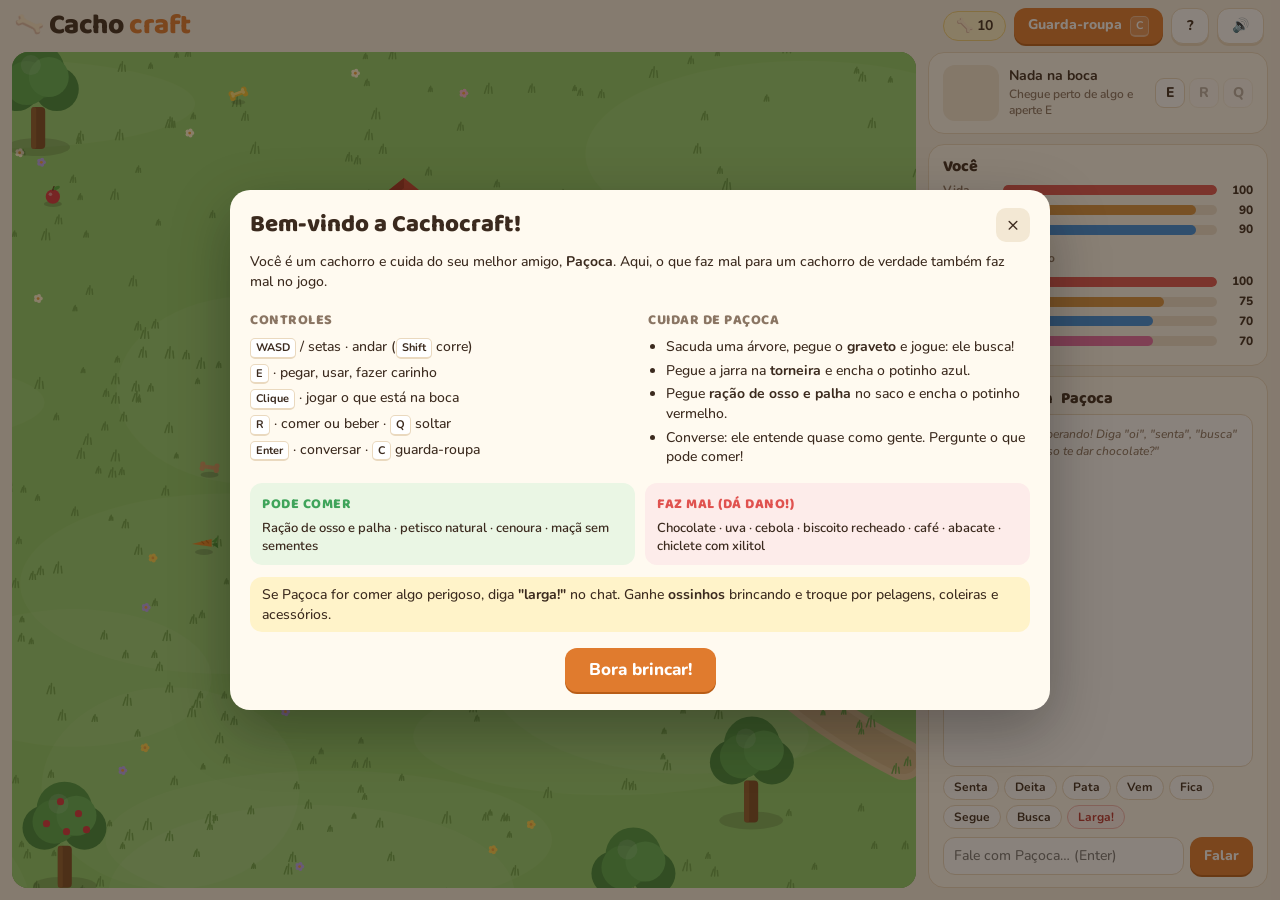
==== index.html @ 1420b1d2 "Cria o jogo Cachocraft Jogo de navegador (HTML5 canvas, sem dependências) em que o jogador é um cach" ====
<!doctype html>
<html lang="pt-BR">
<head>
  <meta charset="utf-8">
  <meta name="viewport" content="width=device-width, initial-scale=1">
  <title>Cachocraft</title>
  <meta name="description" content="Cachocraft: o jogo para quem é apaixonado por cachorro.">
  <link rel="preconnect" href="https://fonts.googleapis.com">
  <link rel="preconnect" href="https://fonts.gstatic.com" crossorigin>
  <link href="https://fonts.googleapis.com/css2?family=Baloo+2:wght@600;800&family=Nunito:wght@500;600;700;800&display=swap" rel="stylesheet">
  <link rel="stylesheet" href="css/style.css">
  <link rel="icon" href="data:image/svg+xml,<svg xmlns='http://www.w3.org/2000/svg' viewBox='0 0 100 100'><text y='.9em' font-size='90'>🐶</text></svg>">
</head>
<body>
  <div id="app">
    <header class="topbar">
      <h1 class="logo"><span class="logo-bone">🦴</span>Cacho<span>craft</span></h1>
      <div class="top-actions">
        <div class="coins" title="Ossinhos (moeda do jogo)">🦴 <b id="coins">0</b></div>
        <button id="btnWardrobe" class="btn">Guarda-roupa <kbd>C</kbd></button>
        <button id="btnHelp" class="btn ghost" title="Como jogar">?</button>
        <button id="btnMute" class="btn ghost">🔊</button>
      </div>
    </header>

    <main>
      <div id="stage">
        <canvas id="game" aria-label="Mundo de Cachocraft"></canvas>
        <div id="toasts" aria-live="polite"></div>
      </div>

      <aside id="panel">
        <section class="card held">
          <canvas id="heldIcon" width="56" height="56"></canvas>
          <div class="held-info">
            <b id="heldName">Nada na boca</b>
            <small id="heldHint">Chegue perto de algo e aperte E</small>
          </div>
          <div class="held-btns">
            <button id="btnInteract" class="mini" title="Pegar / usar (E)">E</button>
            <button id="btnEat" class="mini" title="Comer / beber (R)" disabled>R</button>
            <button id="btnDrop" class="mini" title="Soltar (Q)" disabled>Q</button>
          </div>
        </section>

        <section class="card stats">
          <h2>Você</h2>
          <div class="bar hp" data-bar="p-hp"><label>Vida</label><div><i></i></div><span>100</span></div>
          <div class="bar food" data-bar="p-hunger"><label>Fome</label><div><i></i></div><span>100</span></div>
          <div class="bar water" data-bar="p-thirst"><label>Sede</label><div><i></i></div><span>100</span></div>
          <h2><span data-dogname>Paçoca</span> <small id="dogMood">tranquilo</small></h2>
          <div class="bar hp" data-bar="d-health"><label>Saúde</label><div><i></i></div><span>100</span></div>
          <div class="bar food" data-bar="d-hunger"><label>Fome</label><div><i></i></div><span>100</span></div>
          <div class="bar water" data-bar="d-thirst"><label>Sede</label><div><i></i></div><span>100</span></div>
          <div class="bar joy" data-bar="d-happy"><label>Alegria</label><div><i></i></div><span>100</span></div>
        </section>

        <section class="card chat">
          <h2>Conversar com <span data-dogname>Paçoca</span></h2>
          <div id="chatLog"></div>
          <div class="quick">
            <button data-say="Senta!">Senta</button>
            <button data-say="Deita!">Deita</button>
            <button data-say="Dá a pata!">Pata</button>
            <button data-say="Vem aqui!">Vem</button>
            <button data-say="Fica!">Fica</button>
            <button data-say="Me segue!">Segue</button>
            <button data-say="Busca o graveto!">Busca</button>
            <button data-say="Larga!" class="stop">Larga!</button>
          </div>
          <form id="chatForm" autocomplete="off">
            <input id="chatInput" maxlength="140" placeholder="Fale com Paçoca… (Enter)">
            <button class="btn">Falar</button>
          </form>
        </section>
      </aside>
    </main>
  </div>

  <div class="modal" id="wardrobe" hidden>
    <div class="modal-card wardrobe-card" role="dialog" aria-labelledby="wrTitle">
      <header>
        <h2 id="wrTitle">Guarda-roupa</h2>
        <div class="coins">🦴 <b id="wrCoins">0</b></div>
        <button class="x" data-close aria-label="Fechar">×</button>
      </header>
      <div class="tabs">
        <button data-who="player" class="active">Você</button>
        <button data-who="dog" data-dogname>Paçoca</button>
      </div>
      <div class="wr-body">
        <div class="preview">
          <canvas id="preview" width="300" height="230"></canvas>
          <label class="rename"><span id="nameLabel">Seu nome</span><input id="nameInput" maxlength="14"></label>
        </div>
        <div class="options">
          <h3>Pelagem</h3><div class="grid" data-kind="coat"></div>
          <h3>Coleira</h3><div class="grid" data-kind="collar"></div>
          <h3>Acessório</h3><div class="grid" data-kind="acc"></div>
        </div>
      </div>
    </div>
  </div>

  <div class="modal" id="help" hidden>
    <div class="modal-card help-card" role="dialog" aria-labelledby="helpTitle">
      <header>
        <h2 id="helpTitle">Bem-vindo a Cachocraft!</h2>
        <button class="x" data-close aria-label="Fechar">×</button>
      </header>
      <p>Você é um cachorro e cuida do seu melhor amigo, <b data-dogname>Paçoca</b>. Aqui, o que faz mal para um cachorro de verdade também faz mal no jogo.</p>
      <div class="help-grid">
        <div>
          <h3>Controles</h3>
          <ul class="keys">
            <li><kbd>WASD</kbd> / setas · andar (<kbd>Shift</kbd> corre)</li>
            <li><kbd>E</kbd> · pegar, usar, fazer carinho</li>
            <li><kbd>Clique</kbd> · jogar o que está na boca</li>
            <li><kbd>R</kbd> · comer ou beber · <kbd>Q</kbd> soltar</li>
            <li><kbd>Enter</kbd> · conversar · <kbd>C</kbd> guarda-roupa</li>
          </ul>
        </div>
        <div>
          <h3>Cuidar de <span data-dogname>Paçoca</span></h3>
          <ul>
            <li>Sacuda uma árvore, pegue o <b>graveto</b> e jogue: ele busca!</li>
            <li>Pegue a jarra na <b>torneira</b> e encha o potinho azul.</li>
            <li>Pegue <b>ração de osso e palha</b> no saco e encha o potinho vermelho.</li>
            <li>Converse: ele entende quase como gente. Pergunte o que pode comer!</li>
          </ul>
        </div>
      </div>
      <div class="foods">
        <div class="good"><h3>Pode comer</h3>Ração de osso e palha · petisco natural · cenoura · maçã sem sementes</div>
        <div class="bad"><h3>Faz mal (dá dano!)</h3>Chocolate · uva · cebola · biscoito recheado · café · abacate · chiclete com xilitol</div>
      </div>
      <p class="tip">Se <span data-dogname>Paçoca</span> for comer algo perigoso, diga <b>"larga!"</b> no chat. Ganhe <b>ossinhos</b> brincando e troque por pelagens, coleiras e acessórios.</p>
      <button class="btn big" id="helpStart">Bora brincar!</button>
    </div>
  </div>

  <script src="js/data.js"></script>
  <script src="js/draw.js"></script>
  <script src="js/dogbrain.js"></script>
  <script src="js/game.js"></script>
</body>
</html>
---- css/style.css ----
:root {
  --bg: #f6efe2;
  --card: #fffaf0;
  --ink: #3b2a1e;
  --muted: #8a7563;
  --line: #ead9bf;
  --accent: #e07b2e;
  --accent-dark: #b85d17;
  --hp: #e0524f;
  --food: #d9933f;
  --water: #3a8ee0;
  --joy: #e86aa6;
  --good: #3fa45a;
  --radius: 16px;
}

* { box-sizing: border-box; }
html, body { margin: 0; height: 100%; }
body {
  background: var(--bg);
  color: var(--ink);
  font: 500 14px/1.4 Nunito, system-ui, sans-serif;
  overflow: hidden;
}
button { font: inherit; color: inherit; cursor: pointer; }
kbd {
  display: inline-block; min-width: 1.6em; padding: 0 5px;
  border: 1px solid var(--line); border-bottom-width: 2px; border-radius: 5px;
  background: #fff; font: 700 11px/1.6 Nunito, sans-serif; text-align: center;
}

#app { display: flex; flex-direction: column; height: 100vh; }

.topbar {
  display: flex; align-items: center; justify-content: space-between;
  padding: 8px 16px; gap: 12px;
}
.logo {
  margin: 0; font: 800 28px/1 'Baloo 2', Nunito, sans-serif; letter-spacing: -0.5px;
  display: flex; align-items: center; gap: 6px;
}
.logo span { color: var(--accent); }
.logo .logo-bone { font-size: 22px; transform: rotate(-20deg); }
.top-actions { display: flex; align-items: center; gap: 8px; }
.coins {
  background: #fff3c9; border: 1px solid #f2d27a; border-radius: 999px;
  padding: 4px 12px; font-weight: 800;
}

.btn {
  border: 0; border-radius: 12px; padding: 7px 14px;
  background: var(--accent); color: #fff; font-weight: 800;
  box-shadow: 0 2px 0 var(--accent-dark);
  transition: transform .08s;
}
.btn:active { transform: translateY(2px); box-shadow: none; }
.btn kbd { background: rgba(255,255,255,.2); border-color: rgba(255,255,255,.35); color: #fff; margin-left: 4px; }
.btn.ghost { background: #fff; color: var(--ink); box-shadow: 0 2px 0 var(--line); border: 1px solid var(--line); min-width: 38px; }
.btn.big { font-size: 17px; padding: 10px 24px; display: block; margin: 16px auto 0; }

main {
  flex: 1; min-height: 0;
  display: grid; grid-template-columns: 1fr 340px; gap: 12px;
  padding: 0 12px 12px;
}

#stage {
  position: relative; min-height: 0; overflow: hidden;
  border-radius: var(--radius); background: #6fae52;
  box-shadow: inset 0 0 0 3px rgba(59,42,30,.08);
}
#game { display: block; width: 100%; height: 100%; cursor: crosshair; touch-action: none; }

#toasts {
  position: absolute; top: 12px; left: 50%; transform: translateX(-50%);
  display: flex; flex-direction: column; gap: 6px; width: min(520px, 92%);
  pointer-events: none;
}
.toast {
  background: var(--card); border-left: 5px solid var(--muted); border-radius: 10px;
  padding: 8px 12px; font-weight: 700; font-size: 13px;
  box-shadow: 0 4px 14px rgba(0,0,0,.15);
  animation: pop .25s ease-out;
  transition: opacity .4s, transform .4s;
}
.toast.good { border-color: var(--good); }
.toast.bad { border-color: var(--hp); background: #fff1ef; }
.toast.warn { border-color: #f2a33a; background: #fff7e6; }
.toast.out { opacity: 0; transform: translateY(-8px); }
@keyframes pop { from { opacity: 0; transform: translateY(-8px) scale(.97); } }

#panel { display: flex; flex-direction: column; gap: 10px; min-height: 0; overflow-y: auto; }
.card {
  background: var(--card); border: 1px solid var(--line); border-radius: var(--radius);
  padding: 12px 14px;
}
.card h2 {
  margin: 0 0 6px; font: 800 16px/1.2 'Baloo 2', Nunito, sans-serif;
  display: flex; align-items: baseline; gap: 8px;
}
.card h2 small { font: 700 12px Nunito, sans-serif; color: var(--muted); }
.stats h2:not(:first-child) { margin-top: 10px; }

.bar { display: grid; grid-template-columns: 52px 1fr 28px; align-items: center; gap: 8px; margin: 3px 0; }
.bar label { font-size: 12px; font-weight: 700; color: var(--muted); }
.bar > div { height: 10px; background: #efe3cf; border-radius: 99px; overflow: hidden; }
.bar i { display: block; height: 100%; width: 100%; border-radius: inherit; transition: width .2s; }
.bar span { font-size: 12px; font-weight: 800; text-align: right; font-variant-numeric: tabular-nums; }
.bar.hp i { background: var(--hp); }
.bar.food i { background: var(--food); }
.bar.water i { background: var(--water); }
.bar.joy i { background: var(--joy); }
.bar.low span { color: var(--hp); }
.bar.low > div { animation: blink 1s infinite; }
@keyframes blink { 50% { background: #f9c9c4; } }

.held { display: flex; align-items: center; gap: 10px; }
#heldIcon { background: #f3e8d4; border-radius: 12px; flex: none; }
.held-info { flex: 1; min-width: 0; display: flex; flex-direction: column; }
.held-info small { color: var(--muted); font-weight: 600; font-size: 12px; }
.held-btns { display: flex; gap: 4px; }
.mini {
  width: 30px; height: 30px; border-radius: 9px; border: 1px solid var(--line);
  background: #fff; font-weight: 800;
}
.mini:disabled { opacity: .35; cursor: default; }

.chat { display: flex; flex-direction: column; flex: 1; min-height: 260px; }
#chatLog {
  flex: 1; min-height: 100px; overflow-y: auto;
  background: #fff; border: 1px solid var(--line); border-radius: 12px;
  padding: 8px 10px; font-size: 13px;
}
.msg { margin: 3px 0; }
.msg.you b { color: var(--water); }
.msg.dog b { color: var(--accent-dark); }
.msg.sys { color: var(--muted); font-style: italic; font-size: 12px; }
.quick { display: flex; flex-wrap: wrap; gap: 5px; margin: 8px 0; }
.quick button {
  border: 1px solid var(--line); background: #fff; border-radius: 99px;
  padding: 3px 10px; font-size: 12px; font-weight: 700;
}
.quick button:hover { border-color: var(--accent); }
.quick .stop { background: #fff1ef; border-color: #f2b6b0; color: #b8322f; }
#chatForm { display: flex; gap: 6px; }
#chatInput {
  flex: 1; min-width: 0; border: 1px solid var(--line); border-radius: 12px;
  padding: 8px 10px; font: inherit; background: #fff;
}
#chatInput:focus { outline: 2px solid var(--accent); outline-offset: -1px; }

/* modais */
.modal {
  position: fixed; inset: 0; z-index: 10;
  background: rgba(40,28,18,.55);
  display: grid; place-items: center; padding: 16px;
}
.modal[hidden] { display: none; }
.modal-card {
  background: var(--card); border-radius: 20px; padding: 18px 20px;
  width: min(820px, 100%); max-height: 100%; overflow-y: auto;
  box-shadow: 0 20px 60px rgba(0,0,0,.3);
  animation: pop .2s ease-out;
}
.modal-card header { display: flex; align-items: center; gap: 12px; margin-bottom: 10px; }
.modal-card header h2 { margin: 0; flex: 1; font: 800 24px/1.1 'Baloo 2', Nunito, sans-serif; }
.x { border: 0; background: #f3e8d4; width: 34px; height: 34px; border-radius: 10px; font-size: 20px; line-height: 1; }
.modal h3 { margin: 12px 0 6px; font: 800 14px 'Baloo 2', Nunito, sans-serif; text-transform: uppercase; letter-spacing: .5px; color: var(--muted); }

.tabs { display: flex; gap: 6px; margin-bottom: 10px; }
.tabs button {
  border: 1px solid var(--line); background: #fff; border-radius: 10px; padding: 6px 16px; font-weight: 800;
}
.tabs button.active { background: var(--ink); color: #fff; border-color: var(--ink); }
.wr-body { display: grid; grid-template-columns: 300px 1fr; gap: 18px; }
.preview canvas { width: 100%; height: auto; background: linear-gradient(#cfeefa, #e8f7d8); border-radius: 16px; display: block; }
.rename { display: flex; flex-direction: column; gap: 4px; margin-top: 10px; font-weight: 700; font-size: 12px; color: var(--muted); }
.rename input { border: 1px solid var(--line); border-radius: 10px; padding: 8px 10px; font: 700 14px Nunito, sans-serif; color: var(--ink); }
.options h3:first-child { margin-top: 0; }
.grid { display: grid; grid-template-columns: repeat(auto-fill, minmax(120px, 1fr)); gap: 6px; }
.opt {
  display: grid; grid-template-columns: 26px 1fr; grid-template-rows: auto auto; column-gap: 8px;
  align-items: center; text-align: left;
  border: 2px solid var(--line); background: #fff; border-radius: 12px; padding: 6px 8px;
}
.opt .sw {
  grid-row: span 2; width: 26px; height: 26px; border-radius: 8px;
  display: grid; place-items: center; font-size: 16px; box-shadow: inset 0 0 0 1px rgba(0,0,0,.1);
}
.opt .nm { font-weight: 800; font-size: 12px; line-height: 1.2; }
.opt .pr { font-size: 11px; color: var(--muted); font-weight: 700; }
.opt.on { border-color: var(--accent); background: #fff4e8; }
.opt.on .pr { color: var(--accent-dark); }
.opt.locked .pr { color: #b8860b; }
.opt:hover { border-color: var(--accent); }

.help-card p { margin: 6px 0; }
.help-grid { display: grid; grid-template-columns: 1fr 1fr; gap: 16px; }
.help-card ul { margin: 0; padding-left: 18px; }
.help-card li { margin: 4px 0; }
.keys { list-style: none; padding: 0 !important; }
.foods { display: grid; grid-template-columns: 1fr 1fr; gap: 10px; margin-top: 12px; }
.foods > div { border-radius: 12px; padding: 10px 12px; font-weight: 600; font-size: 13px; }
.foods h3 { margin: 0 0 4px; }
.foods .good { background: #eaf6e4; }
.foods .good h3 { color: var(--good); }
.foods .bad { background: #fdecea; }
.foods .bad h3 { color: var(--hp); }
.tip { background: #fff3c9; border-radius: 12px; padding: 8px 12px; margin-top: 12px !important; }

@media (max-width: 900px) {
  body { overflow: auto; }
  #app { height: auto; min-height: 100vh; }
  main { grid-template-columns: 1fr; }
  #stage { height: 62vh; }
  .chat { min-height: 320px; }
  .wr-body, .help-grid, .foods { grid-template-columns: 1fr; }
  .preview { max-width: 300px; margin: 0 auto; }
  .btn kbd { display: none; }
  .topbar { padding: 8px 12px; gap: 4px; }
  .top-actions { gap: 4px; }
  .btn.ghost { min-width: 34px; padding: 6px 8px; }
  .top-actions .btn { padding: 6px 10px; white-space: nowrap; }
  .coins { padding: 4px 9px; white-space: nowrap; }
  .logo { font-size: 20px; }
  .logo .logo-bone { display: none; }
}
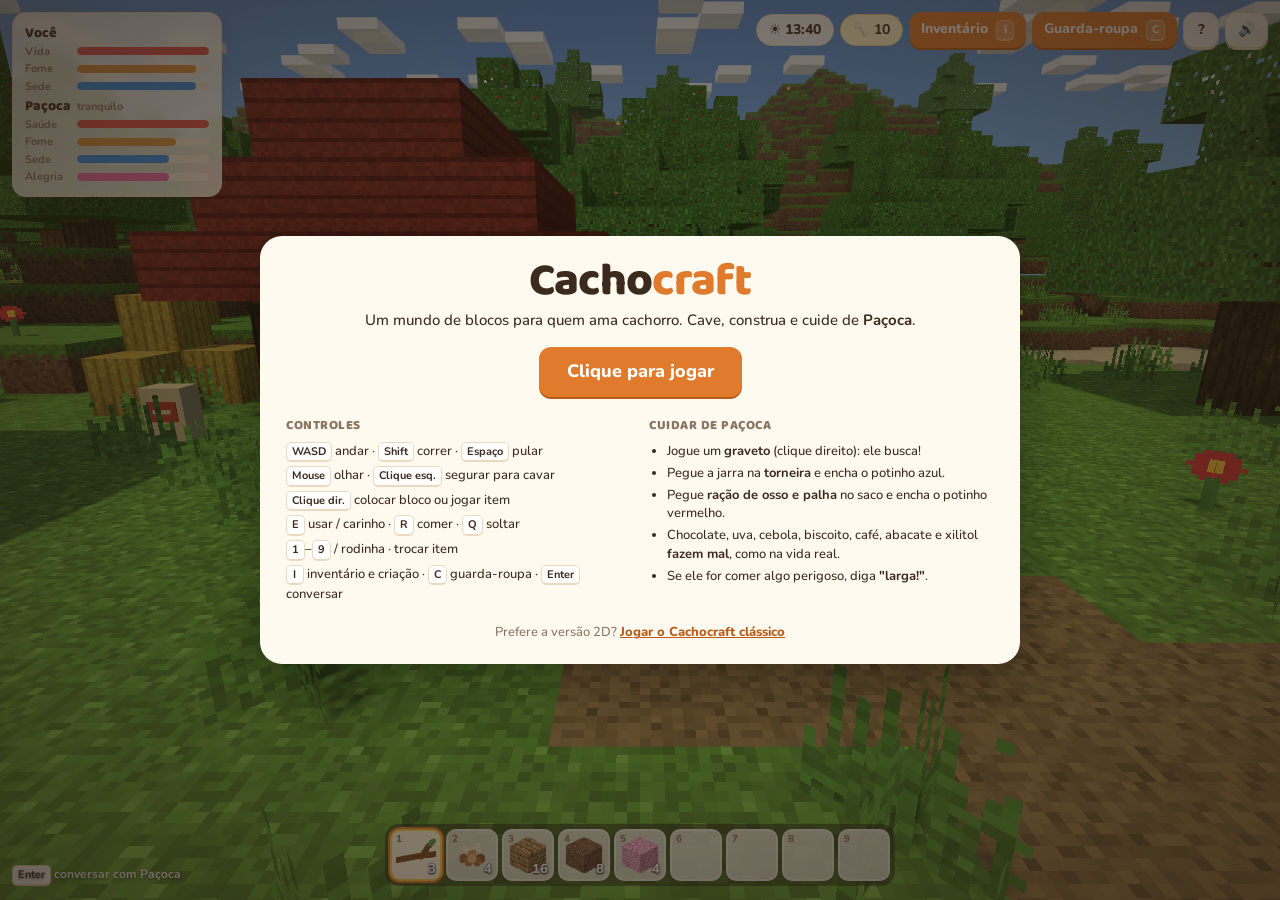
==== commit c9f24873: "Cria a versão 3D de blocos do Cachocraft Mundo de voxels editável (cavar, colocar, criar), jogador-c" ====
--- a/index.html
+++ b/index.html
@@ -4,7 +4,7 @@
   <meta charset="utf-8">
   <meta name="viewport" content="width=device-width, initial-scale=1">
   <title>Cachocraft</title>
-  <meta name="description" content="Cachocraft: o jogo para quem é apaixonado por cachorro.">
+  <meta name="description" content="Cachocraft: mundo de blocos para quem é apaixonado por cachorro.">
   <link rel="preconnect" href="https://fonts.googleapis.com">
   <link rel="preconnect" href="https://fonts.gstatic.com" crossorigin>
   <link href="https://fonts.googleapis.com/css2?family=Baloo+2:wght@600;800&family=Nunito:wght@500;600;700;800&display=swap" rel="stylesheet">
@@ -12,76 +12,118 @@
   <link rel="icon" href="data:image/svg+xml,<svg xmlns='http://www.w3.org/2000/svg' viewBox='0 0 100 100'><text y='.9em' font-size='90'>🐶</text></svg>">
 </head>
 <body>
-  <div id="app">
-    <header class="topbar">
-      <h1 class="logo"><span class="logo-bone">🦴</span>Cacho<span>craft</span></h1>
-      <div class="top-actions">
-        <div class="coins" title="Ossinhos (moeda do jogo)">🦴 <b id="coins">0</b></div>
-        <button id="btnWardrobe" class="btn">Guarda-roupa <kbd>C</kbd></button>
-        <button id="btnHelp" class="btn ghost" title="Como jogar">?</button>
-        <button id="btnMute" class="btn ghost">🔊</button>
+  <canvas id="game" aria-label="Mundo de Cachocraft"></canvas>
+
+  <div id="hud">
+    <section id="stats" class="glass">
+      <h2>Você</h2>
+      <div class="bar hp" data-bar="p-hp"><label>Vida</label><div><i></i></div></div>
+      <div class="bar food" data-bar="p-hunger"><label>Fome</label><div><i></i></div></div>
+      <div class="bar water" data-bar="p-thirst"><label>Sede</label><div><i></i></div></div>
+      <h2><span data-dogname>Paçoca</span> <small id="dogMood">tranquilo</small></h2>
+      <div class="bar hp" data-bar="d-health"><label>Saúde</label><div><i></i></div></div>
+      <div class="bar food" data-bar="d-hunger"><label>Fome</label><div><i></i></div></div>
+      <div class="bar water" data-bar="d-thirst"><label>Sede</label><div><i></i></div></div>
+      <div class="bar joy" data-bar="d-happy"><label>Alegria</label><div><i></i></div></div>
+    </section>
+
+    <div id="topRight">
+      <div class="pill" id="clock" title="Hora do dia">☀️ dia</div>
+      <div class="pill coins" title="Ossinhos (moeda do jogo)">🦴 <b id="coins">0</b></div>
+      <button class="btn" id="btnInv">Inventário <kbd>I</kbd></button>
+      <button class="btn" id="btnWardrobe">Guarda-roupa <kbd>C</kbd></button>
+      <button class="btn ghost" id="btnHelp" title="Como jogar">?</button>
+      <button class="btn ghost" id="btnMute">🔊</button>
+    </div>
+
+    <div id="crosshair"><div id="mineRing"></div></div>
+    <div id="prompt"></div>
+
+    <div id="hotbarWrap">
+      <div id="heldLabel"></div>
+      <div id="hotbar"></div>
+    </div>
+
+    <div id="chat">
+      <div id="chatLog"></div>
+      <div id="chatBox">
+        <div class="quick">
+          <button data-say="Senta!">Senta</button>
+          <button data-say="Deita!">Deita</button>
+          <button data-say="Dá a pata!">Pata</button>
+          <button data-say="Vem aqui!">Vem</button>
+          <button data-say="Fica!">Fica</button>
+          <button data-say="Me segue!">Segue</button>
+          <button data-say="Busca o graveto!">Busca</button>
+          <button data-say="Larga!" class="stop">Larga!</button>
+        </div>
+        <form id="chatForm" autocomplete="off">
+          <input id="chatInput" maxlength="140" placeholder="Fale com Paçoca…">
+        </form>
       </div>
-    </header>
+      <div id="chatHint"><kbd>Enter</kbd> conversar com <span data-dogname>Paçoca</span></div>
+    </div>
 
-    <main>
-      <div id="stage">
-        <canvas id="game" aria-label="Mundo de Cachocraft"></canvas>
-        <div id="toasts" aria-live="polite"></div>
+    <div id="toasts" aria-live="polite"></div>
+    <div id="labels"></div>
+  </div>
+
+  <div id="lock" class="overlay">
+    <div class="lock-card">
+      <h1 class="logo">Cacho<span>craft</span></h1>
+      <p class="tag">Um mundo de blocos para quem ama cachorro. Cave, construa e cuide de <b data-dogname>Paçoca</b>.</p>
+      <button class="btn big" id="btnPlay">Clique para jogar</button>
+      <div class="help-grid">
+        <div>
+          <h3>Controles</h3>
+          <ul class="keys">
+            <li><kbd>WASD</kbd> andar · <kbd>Shift</kbd> correr · <kbd>Espaço</kbd> pular</li>
+            <li><kbd>Mouse</kbd> olhar · <kbd>Clique esq.</kbd> segurar para cavar</li>
+            <li><kbd>Clique dir.</kbd> colocar bloco ou jogar item</li>
+            <li><kbd>E</kbd> usar / carinho · <kbd>R</kbd> comer · <kbd>Q</kbd> soltar</li>
+            <li><kbd>1</kbd>–<kbd>9</kbd> / rodinha · trocar item</li>
+            <li><kbd>I</kbd> inventário e criação · <kbd>C</kbd> guarda-roupa · <kbd>Enter</kbd> conversar</li>
+          </ul>
+        </div>
+        <div>
+          <h3>Cuidar de <span data-dogname>Paçoca</span></h3>
+          <ul>
+            <li>Jogue um <b>graveto</b> (clique direito): ele busca!</li>
+            <li>Pegue a jarra na <b>torneira</b> e encha o potinho azul.</li>
+            <li>Pegue <b>ração de osso e palha</b> no saco e encha o potinho vermelho.</li>
+            <li>Chocolate, uva, cebola, biscoito, café, abacate e xilitol <b>fazem mal</b>, como na vida real.</li>
+            <li>Se ele for comer algo perigoso, diga <b>"larga!"</b>.</li>
+          </ul>
+        </div>
       </div>
+      <p class="small">Prefere a versão 2D? <a href="classico/">Jogar o Cachocraft clássico</a></p>
+    </div>
+  </div>
 
-      <aside id="panel">
-        <section class="card held">
-          <canvas id="heldIcon" width="56" height="56"></canvas>
-          <div class="held-info">
-            <b id="heldName">Nada na boca</b>
-            <small id="heldHint">Chegue perto de algo e aperte E</small>
-          </div>
-          <div class="held-btns">
-            <button id="btnInteract" class="mini" title="Pegar / usar (E)">E</button>
-            <button id="btnEat" class="mini" title="Comer / beber (R)" disabled>R</button>
-            <button id="btnDrop" class="mini" title="Soltar (Q)" disabled>Q</button>
-          </div>
-        </section>
-
-        <section class="card stats">
-          <h2>Você</h2>
-          <div class="bar hp" data-bar="p-hp"><label>Vida</label><div><i></i></div><span>100</span></div>
-          <div class="bar food" data-bar="p-hunger"><label>Fome</label><div><i></i></div><span>100</span></div>
-          <div class="bar water" data-bar="p-thirst"><label>Sede</label><div><i></i></div><span>100</span></div>
-          <h2><span data-dogname>Paçoca</span> <small id="dogMood">tranquilo</small></h2>
-          <div class="bar hp" data-bar="d-health"><label>Saúde</label><div><i></i></div><span>100</span></div>
-          <div class="bar food" data-bar="d-hunger"><label>Fome</label><div><i></i></div><span>100</span></div>
-          <div class="bar water" data-bar="d-thirst"><label>Sede</label><div><i></i></div><span>100</span></div>
-          <div class="bar joy" data-bar="d-happy"><label>Alegria</label><div><i></i></div><span>100</span></div>
-        </section>
-
-        <section class="card chat">
-          <h2>Conversar com <span data-dogname>Paçoca</span></h2>
-          <div id="chatLog"></div>
-          <div class="quick">
-            <button data-say="Senta!">Senta</button>
-            <button data-say="Deita!">Deita</button>
-            <button data-say="Dá a pata!">Pata</button>
-            <button data-say="Vem aqui!">Vem</button>
-            <button data-say="Fica!">Fica</button>
-            <button data-say="Me segue!">Segue</button>
-            <button data-say="Busca o graveto!">Busca</button>
-            <button data-say="Larga!" class="stop">Larga!</button>
-          </div>
-          <form id="chatForm" autocomplete="off">
-            <input id="chatInput" maxlength="140" placeholder="Fale com Paçoca… (Enter)">
-            <button class="btn">Falar</button>
-          </form>
-        </section>
-      </aside>
-    </main>
+  <div class="modal" id="inventory" hidden>
+    <div class="modal-card inv-card" role="dialog" aria-labelledby="invTitle">
+      <header>
+        <h2 id="invTitle">Inventário</h2>
+        <button class="x" data-close aria-label="Fechar">×</button>
+      </header>
+      <div class="inv-body">
+        <div>
+          <p class="hint">Clique em um item e depois em outro espaço para trocar de lugar. A primeira linha é a sua barra.</p>
+          <div id="invGrid"></div>
+        </div>
+        <div>
+          <h3>Criação</h3>
+          <div id="recipes"></div>
+        </div>
+      </div>
+    </div>
   </div>
 
   <div class="modal" id="wardrobe" hidden>
     <div class="modal-card wardrobe-card" role="dialog" aria-labelledby="wrTitle">
       <header>
         <h2 id="wrTitle">Guarda-roupa</h2>
-        <div class="coins">🦴 <b id="wrCoins">0</b></div>
+        <div class="pill coins">🦴 <b id="wrCoins">0</b></div>
         <button class="x" data-close aria-label="Fechar">×</button>
       </header>
       <div class="tabs">
@@ -90,7 +132,7 @@
       </div>
       <div class="wr-body">
         <div class="preview">
-          <canvas id="preview" width="300" height="230"></canvas>
+          <canvas id="preview" width="300" height="240"></canvas>
           <label class="rename"><span id="nameLabel">Seu nome</span><input id="nameInput" maxlength="14"></label>
         </div>
         <div class="options">
@@ -102,46 +144,13 @@
     </div>
   </div>
 
-  <div class="modal" id="help" hidden>
-    <div class="modal-card help-card" role="dialog" aria-labelledby="helpTitle">
-      <header>
-        <h2 id="helpTitle">Bem-vindo a Cachocraft!</h2>
-        <button class="x" data-close aria-label="Fechar">×</button>
-      </header>
-      <p>Você é um cachorro e cuida do seu melhor amigo, <b data-dogname>Paçoca</b>. Aqui, o que faz mal para um cachorro de verdade também faz mal no jogo.</p>
-      <div class="help-grid">
-        <div>
-          <h3>Controles</h3>
-          <ul class="keys">
-            <li><kbd>WASD</kbd> / setas · andar (<kbd>Shift</kbd> corre)</li>
-            <li><kbd>E</kbd> · pegar, usar, fazer carinho</li>
-            <li><kbd>Clique</kbd> · jogar o que está na boca</li>
-            <li><kbd>R</kbd> · comer ou beber · <kbd>Q</kbd> soltar</li>
-            <li><kbd>Enter</kbd> · conversar · <kbd>C</kbd> guarda-roupa</li>
-          </ul>
-        </div>
-        <div>
-          <h3>Cuidar de <span data-dogname>Paçoca</span></h3>
-          <ul>
-            <li>Sacuda uma árvore, pegue o <b>graveto</b> e jogue: ele busca!</li>
-            <li>Pegue a jarra na <b>torneira</b> e encha o potinho azul.</li>
-            <li>Pegue <b>ração de osso e palha</b> no saco e encha o potinho vermelho.</li>
-            <li>Converse: ele entende quase como gente. Pergunte o que pode comer!</li>
-          </ul>
-        </div>
-      </div>
-      <div class="foods">
-        <div class="good"><h3>Pode comer</h3>Ração de osso e palha · petisco natural · cenoura · maçã sem sementes</div>
-        <div class="bad"><h3>Faz mal (dá dano!)</h3>Chocolate · uva · cebola · biscoito recheado · café · abacate · chiclete com xilitol</div>
-      </div>
-      <p class="tip">Se <span data-dogname>Paçoca</span> for comer algo perigoso, diga <b>"larga!"</b> no chat. Ganhe <b>ossinhos</b> brincando e troque por pelagens, coleiras e acessórios.</p>
-      <button class="btn big" id="helpStart">Bora brincar!</button>
-    </div>
+  <div id="nogl" hidden>
+    <p>Seu navegador não conseguiu iniciar o 3D (WebGL2). <a href="classico/">Jogue a versão 2D clássica</a>.</p>
   </div>
 
   <script src="js/data.js"></script>
   <script src="js/draw.js"></script>
   <script src="js/dogbrain.js"></script>
-  <script src="js/game.js"></script>
+  <script type="module" src="js/game.js"></script>
 </body>
 </html>
--- a/css/style.css
+++ b/css/style.css
@@ -1,5 +1,4 @@
 :root {
-  --bg: #f6efe2;
   --card: #fffaf0;
   --ink: #3b2a1e;
   --muted: #8a7563;
@@ -11,76 +10,134 @@
   --water: #3a8ee0;
   --joy: #e86aa6;
   --good: #3fa45a;
-  --radius: 16px;
 }
 
 * { box-sizing: border-box; }
-html, body { margin: 0; height: 100%; }
-body {
-  background: var(--bg);
-  color: var(--ink);
-  font: 500 14px/1.4 Nunito, system-ui, sans-serif;
-  overflow: hidden;
-}
+html, body { margin: 0; height: 100%; overflow: hidden; background: #8fc0e8; }
+body { color: var(--ink); font: 500 14px/1.4 Nunito, system-ui, sans-serif; user-select: none; }
 button { font: inherit; color: inherit; cursor: pointer; }
 kbd {
   display: inline-block; min-width: 1.6em; padding: 0 5px;
   border: 1px solid var(--line); border-bottom-width: 2px; border-radius: 5px;
-  background: #fff; font: 700 11px/1.6 Nunito, sans-serif; text-align: center;
-}
-
-#app { display: flex; flex-direction: column; height: 100vh; }
-
-.topbar {
-  display: flex; align-items: center; justify-content: space-between;
-  padding: 8px 16px; gap: 12px;
-}
-.logo {
-  margin: 0; font: 800 28px/1 'Baloo 2', Nunito, sans-serif; letter-spacing: -0.5px;
-  display: flex; align-items: center; gap: 6px;
-}
-.logo span { color: var(--accent); }
-.logo .logo-bone { font-size: 22px; transform: rotate(-20deg); }
-.top-actions { display: flex; align-items: center; gap: 8px; }
-.coins {
-  background: #fff3c9; border: 1px solid #f2d27a; border-radius: 999px;
-  padding: 4px 12px; font-weight: 800;
-}
-
+  background: #fff; color: var(--ink); font: 700 11px/1.6 Nunito, sans-serif; text-align: center;
+}
+
+#game { position: fixed; inset: 0; width: 100%; height: 100%; display: block; }
+#hud { position: fixed; inset: 0; pointer-events: none; }
+#hud button, #hud input, #hud .slot { pointer-events: auto; }
+
+.glass {
+  background: rgba(255, 250, 240, .82); backdrop-filter: blur(6px);
+  border: 1px solid rgba(234, 217, 191, .9); border-radius: 14px;
+  box-shadow: 0 6px 20px rgba(40, 28, 18, .15);
+}
+
+#stats { position: absolute; top: 12px; left: 12px; width: 210px; padding: 8px 12px 10px; }
+#stats h2 { margin: 4px 0 2px; font: 800 14px/1.2 'Baloo 2', Nunito, sans-serif; display: flex; gap: 6px; align-items: baseline; }
+#stats h2 small { font: 700 11px Nunito, sans-serif; color: var(--muted); }
+.bar { display: grid; grid-template-columns: 46px 1fr; align-items: center; gap: 6px; margin: 2px 0; }
+.bar label { font-size: 11px; font-weight: 700; color: var(--muted); }
+.bar > div { height: 8px; background: #efe3cf; border-radius: 99px; overflow: hidden; }
+.bar i { display: block; height: 100%; width: 100%; border-radius: inherit; transition: width .2s; }
+.bar.hp i { background: var(--hp); }
+.bar.food i { background: var(--food); }
+.bar.water i { background: var(--water); }
+.bar.joy i { background: var(--joy); }
+.bar.low > div { animation: blink 1s infinite; }
+@keyframes blink { 50% { background: #f9c9c4; } }
+
+#topRight { position: absolute; top: 12px; right: 12px; display: flex; gap: 6px; align-items: center; }
+.pill {
+  background: rgba(255, 250, 240, .9); border: 1px solid var(--line); border-radius: 999px;
+  padding: 5px 12px; font-weight: 800; white-space: nowrap;
+}
+.pill.coins { background: #fff3c9; border-color: #f2d27a; }
 .btn {
-  border: 0; border-radius: 12px; padding: 7px 14px;
-  background: var(--accent); color: #fff; font-weight: 800;
+  border: 0; border-radius: 12px; padding: 7px 12px;
+  background: var(--accent); color: #fff; font-weight: 800; white-space: nowrap;
   box-shadow: 0 2px 0 var(--accent-dark);
-  transition: transform .08s;
 }
 .btn:active { transform: translateY(2px); box-shadow: none; }
+.btn:disabled { opacity: .45; cursor: default; }
 .btn kbd { background: rgba(255,255,255,.2); border-color: rgba(255,255,255,.35); color: #fff; margin-left: 4px; }
-.btn.ghost { background: #fff; color: var(--ink); box-shadow: 0 2px 0 var(--line); border: 1px solid var(--line); min-width: 38px; }
-.btn.big { font-size: 17px; padding: 10px 24px; display: block; margin: 16px auto 0; }
-
-main {
-  flex: 1; min-height: 0;
-  display: grid; grid-template-columns: 1fr 340px; gap: 12px;
-  padding: 0 12px 12px;
-}
-
-#stage {
-  position: relative; min-height: 0; overflow: hidden;
-  border-radius: var(--radius); background: #6fae52;
-  box-shadow: inset 0 0 0 3px rgba(59,42,30,.08);
-}
-#game { display: block; width: 100%; height: 100%; cursor: crosshair; touch-action: none; }
+.btn.ghost { background: rgba(255, 250, 240, .92); color: var(--ink); box-shadow: 0 2px 0 var(--line); border: 1px solid var(--line); min-width: 36px; }
+.btn.big { font-size: 18px; padding: 12px 28px; }
+.btn.small { padding: 5px 12px; font-size: 13px; }
+
+#crosshair {
+  position: absolute; left: 50%; top: 50%; width: 22px; height: 22px; transform: translate(-50%, -50%);
+}
+#crosshair::before, #crosshair::after {
+  content: ''; position: absolute; background: #fff; box-shadow: 0 0 2px rgba(0,0,0,.6);
+}
+#crosshair::before { left: 10px; top: 3px; width: 2px; height: 16px; }
+#crosshair::after { top: 10px; left: 3px; height: 2px; width: 16px; }
+#mineRing {
+  --p: 0deg;
+  position: absolute; inset: -10px; border-radius: 50%; opacity: 0;
+  background: conic-gradient(rgba(255,255,255,.9) var(--p), rgba(255,255,255,.15) 0);
+  -webkit-mask: radial-gradient(circle, transparent 15px, #000 16px); mask: radial-gradient(circle, transparent 15px, #000 16px);
+}
+#prompt {
+  position: absolute; left: 50%; top: calc(50% + 30px); transform: translateX(-50%);
+  background: rgba(30, 22, 16, .78); color: #fff; font-weight: 800; font-size: 13px;
+  padding: 4px 12px 4px 6px; border-radius: 99px; white-space: nowrap;
+}
+#prompt kbd { background: #ffd34d; border-color: #e0b62d; margin-right: 4px; }
+
+#hotbarWrap { position: absolute; bottom: 14px; left: 50%; transform: translateX(-50%); display: flex; flex-direction: column; align-items: center; gap: 6px; }
+#heldLabel {
+  background: rgba(30, 22, 16, .75); color: #fff; font-weight: 800; font-size: 13px;
+  padding: 3px 12px; border-radius: 99px; opacity: 0; transition: opacity .3s;
+}
+#heldLabel.show { opacity: 1; }
+#hotbar { display: flex; gap: 4px; padding: 5px; border-radius: 14px; background: rgba(30, 22, 16, .45); }
+.slot {
+  position: relative; width: 52px; height: 52px; border-radius: 10px;
+  background: rgba(255, 250, 240, .78); border: 2px solid rgba(255,255,255,.4);
+  display: grid; place-items: center; cursor: pointer;
+}
+.slot canvas { width: 40px; height: 40px; image-rendering: pixelated; }
+.slot b { position: absolute; right: 4px; bottom: 1px; font: 800 13px Nunito, sans-serif; color: #fff; text-shadow: 0 1px 2px #000, 0 0 2px #000; }
+.slot i { position: absolute; left: 4px; top: 1px; font: 800 10px Nunito, sans-serif; font-style: normal; color: var(--muted); }
+.slot.sel { border-color: #ffd34d; background: #fff8e0; box-shadow: 0 0 0 2px var(--accent); }
+
+#chat { position: absolute; left: 12px; bottom: 14px; width: min(380px, calc(100vw - 24px)); }
+#chatLog { max-height: 180px; overflow: hidden; display: flex; flex-direction: column; gap: 3px; margin-bottom: 6px; }
+.msg {
+  align-self: flex-start; max-width: 100%;
+  background: rgba(30, 22, 16, .62); color: #fff; border-radius: 10px; padding: 3px 9px; font-size: 13px;
+  transition: opacity .8s;
+}
+.msg.you b { color: #9fd0ff; }
+.msg.dog b { color: #ffcf8a; }
+.msg.sys { font-style: italic; color: #f3e6d2; }
+.msg.old { opacity: 0; }
+#chat.open #chatLog { overflow-y: auto; pointer-events: auto; }
+#chat.open .msg.old { opacity: 1; }
+#chatBox { display: none; }
+#chat.open #chatBox { display: block; }
+#chat.open #chatHint { display: none; }
+#chatHint { color: #fff; font-size: 12px; font-weight: 700; text-shadow: 0 1px 3px rgba(0,0,0,.6); }
+.quick { display: flex; flex-wrap: wrap; gap: 4px; margin-bottom: 6px; }
+.quick button {
+  border: 1px solid var(--line); background: #fff; border-radius: 99px;
+  padding: 3px 10px; font-size: 12px; font-weight: 700;
+}
+.quick .stop { background: #fff1ef; border-color: #f2b6b0; color: #b8322f; }
+#chatInput {
+  width: 100%; border: 2px solid var(--accent); border-radius: 12px; padding: 9px 12px;
+  font: 600 14px Nunito, sans-serif; background: rgba(255,255,255,.96); outline: none; user-select: text;
+}
 
 #toasts {
   position: absolute; top: 12px; left: 50%; transform: translateX(-50%);
-  display: flex; flex-direction: column; gap: 6px; width: min(520px, 92%);
-  pointer-events: none;
+  display: flex; flex-direction: column; gap: 6px; width: min(520px, 60vw);
 }
 .toast {
   background: var(--card); border-left: 5px solid var(--muted); border-radius: 10px;
   padding: 8px 12px; font-weight: 700; font-size: 13px;
-  box-shadow: 0 4px 14px rgba(0,0,0,.15);
-  animation: pop .25s ease-out;
+  box-shadow: 0 4px 14px rgba(0,0,0,.2); animation: pop .25s ease-out;
   transition: opacity .4s, transform .4s;
 }
 .toast.good { border-color: var(--good); }
@@ -89,139 +146,104 @@
 .toast.out { opacity: 0; transform: translateY(-8px); }
 @keyframes pop { from { opacity: 0; transform: translateY(-8px) scale(.97); } }
 
-#panel { display: flex; flex-direction: column; gap: 10px; min-height: 0; overflow-y: auto; }
-.card {
-  background: var(--card); border: 1px solid var(--line); border-radius: var(--radius);
-  padding: 12px 14px;
-}
-.card h2 {
-  margin: 0 0 6px; font: 800 16px/1.2 'Baloo 2', Nunito, sans-serif;
-  display: flex; align-items: baseline; gap: 8px;
-}
-.card h2 small { font: 700 12px Nunito, sans-serif; color: var(--muted); }
-.stats h2:not(:first-child) { margin-top: 10px; }
-
-.bar { display: grid; grid-template-columns: 52px 1fr 28px; align-items: center; gap: 8px; margin: 3px 0; }
-.bar label { font-size: 12px; font-weight: 700; color: var(--muted); }
-.bar > div { height: 10px; background: #efe3cf; border-radius: 99px; overflow: hidden; }
-.bar i { display: block; height: 100%; width: 100%; border-radius: inherit; transition: width .2s; }
-.bar span { font-size: 12px; font-weight: 800; text-align: right; font-variant-numeric: tabular-nums; }
-.bar.hp i { background: var(--hp); }
-.bar.food i { background: var(--food); }
-.bar.water i { background: var(--water); }
-.bar.joy i { background: var(--joy); }
-.bar.low span { color: var(--hp); }
-.bar.low > div { animation: blink 1s infinite; }
-@keyframes blink { 50% { background: #f9c9c4; } }
-
-.held { display: flex; align-items: center; gap: 10px; }
-#heldIcon { background: #f3e8d4; border-radius: 12px; flex: none; }
-.held-info { flex: 1; min-width: 0; display: flex; flex-direction: column; }
-.held-info small { color: var(--muted); font-weight: 600; font-size: 12px; }
-.held-btns { display: flex; gap: 4px; }
-.mini {
-  width: 30px; height: 30px; border-radius: 9px; border: 1px solid var(--line);
-  background: #fff; font-weight: 800;
-}
-.mini:disabled { opacity: .35; cursor: default; }
-
-.chat { display: flex; flex-direction: column; flex: 1; min-height: 260px; }
-#chatLog {
-  flex: 1; min-height: 100px; overflow-y: auto;
-  background: #fff; border: 1px solid var(--line); border-radius: 12px;
-  padding: 8px 10px; font-size: 13px;
-}
-.msg { margin: 3px 0; }
-.msg.you b { color: var(--water); }
-.msg.dog b { color: var(--accent-dark); }
-.msg.sys { color: var(--muted); font-style: italic; font-size: 12px; }
-.quick { display: flex; flex-wrap: wrap; gap: 5px; margin: 8px 0; }
-.quick button {
-  border: 1px solid var(--line); background: #fff; border-radius: 99px;
-  padding: 3px 10px; font-size: 12px; font-weight: 700;
-}
-.quick button:hover { border-color: var(--accent); }
-.quick .stop { background: #fff1ef; border-color: #f2b6b0; color: #b8322f; }
-#chatForm { display: flex; gap: 6px; }
-#chatInput {
-  flex: 1; min-width: 0; border: 1px solid var(--line); border-radius: 12px;
-  padding: 8px 10px; font: inherit; background: #fff;
-}
-#chatInput:focus { outline: 2px solid var(--accent); outline-offset: -1px; }
+#labels > * { position: absolute; left: 0; top: 0; will-change: transform; }
+.nametag { font: 800 12px Nunito, sans-serif; color: #fff; padding: 1px 8px; border-radius: 99px; white-space: nowrap; }
+.nametag.dog { background: rgba(176, 111, 44, .85); }
+.nametag.you { background: rgba(47, 127, 214, .85); }
+.bubble {
+  background: #fffdf7; color: var(--ink); font: 600 13px/1.3 Nunito, sans-serif;
+  padding: 6px 10px; border-radius: 12px; max-width: 230px; width: max-content;
+  box-shadow: 0 3px 10px rgba(0,0,0,.18); margin-top: -10px;
+}
+.bubble::after { content: ''; position: absolute; left: 50%; bottom: -7px; margin-left: -7px; border: 7px solid transparent; border-bottom: 0; border-top-color: #fffdf7; }
+.bubble.you { background: #eaf4ff; }
+.bubble.you::after { border-top-color: #eaf4ff; }
+.floater { font: 800 14px Nunito, sans-serif; text-shadow: 0 0 3px #fff, 0 0 3px #fff; white-space: nowrap; }
+
+body.hurt #game { filter: saturate(1.4) brightness(.9) sepia(.3) hue-rotate(-30deg); }
+body.down #game { filter: brightness(.35) blur(2px); transition: filter .6s; }
+
+/* tela inicial / pausa */
+.overlay {
+  position: fixed; inset: 0; z-index: 5; display: grid; place-items: center; padding: 16px;
+  background: radial-gradient(ellipse at center, rgba(40,28,18,.35), rgba(40,28,18,.7));
+}
+.overlay[hidden] { display: none; }
+.lock-card {
+  background: var(--card); border-radius: 22px; padding: 22px 26px; width: min(760px, 100%);
+  max-height: 100%; overflow-y: auto; text-align: center; box-shadow: 0 20px 60px rgba(0,0,0,.35);
+}
+.logo { margin: 0; font: 800 46px/1 'Baloo 2', Nunito, sans-serif; letter-spacing: -1px; }
+.logo span { color: var(--accent); }
+.tag { margin: 6px 0 16px; font-size: 15px; }
+.help-grid { display: grid; grid-template-columns: 1fr 1fr; gap: 18px; text-align: left; margin-top: 18px; }
+.help-grid h3, .modal h3 { margin: 0 0 6px; font: 800 13px 'Baloo 2', Nunito, sans-serif; text-transform: uppercase; letter-spacing: .5px; color: var(--muted); }
+.help-grid ul { margin: 0; padding-left: 18px; font-size: 13px; }
+.help-grid li { margin: 4px 0; }
+.keys { list-style: none; padding: 0 !important; }
+.small { font-size: 13px; color: var(--muted); margin: 16px 0 0; }
+.small a { color: var(--accent-dark); font-weight: 800; }
 
 /* modais */
 .modal {
-  position: fixed; inset: 0; z-index: 10;
-  background: rgba(40,28,18,.55);
+  position: fixed; inset: 0; z-index: 6; background: rgba(40,28,18,.55);
   display: grid; place-items: center; padding: 16px;
 }
 .modal[hidden] { display: none; }
 .modal-card {
   background: var(--card); border-radius: 20px; padding: 18px 20px;
-  width: min(820px, 100%); max-height: 100%; overflow-y: auto;
-  box-shadow: 0 20px 60px rgba(0,0,0,.3);
-  animation: pop .2s ease-out;
+  width: min(900px, 100%); max-height: 100%; overflow-y: auto;
+  box-shadow: 0 20px 60px rgba(0,0,0,.3); animation: pop .2s ease-out;
 }
 .modal-card header { display: flex; align-items: center; gap: 12px; margin-bottom: 10px; }
 .modal-card header h2 { margin: 0; flex: 1; font: 800 24px/1.1 'Baloo 2', Nunito, sans-serif; }
 .x { border: 0; background: #f3e8d4; width: 34px; height: 34px; border-radius: 10px; font-size: 20px; line-height: 1; }
-.modal h3 { margin: 12px 0 6px; font: 800 14px 'Baloo 2', Nunito, sans-serif; text-transform: uppercase; letter-spacing: .5px; color: var(--muted); }
+.hint { margin: 0 0 8px; font-size: 12px; color: var(--muted); }
+
+.inv-body { display: grid; grid-template-columns: auto 1fr; gap: 20px; }
+#invGrid { display: grid; grid-template-columns: repeat(9, 52px); gap: 4px; }
+#invGrid .slot { background: #f3e8d4; border-color: var(--line); }
+#invGrid .slot.hot { background: #fff3c9; }
+#invGrid .slot.hot:nth-child(9) { margin-bottom: 8px; }
+#invGrid .slot.picked { border-color: var(--accent); box-shadow: 0 0 0 2px var(--accent); }
+#recipes { display: flex; flex-direction: column; gap: 6px; max-height: 420px; overflow-y: auto; padding-right: 4px; }
+.recipe { display: grid; grid-template-columns: 52px 1fr auto; gap: 10px; align-items: center; background: #fff; border: 1px solid var(--line); border-radius: 12px; padding: 4px 8px 4px 4px; }
+.recipe .slot { background: #f3e8d4; border-color: var(--line); cursor: default; }
+.rinfo { display: flex; flex-direction: column; min-width: 0; }
+.rinfo small { color: var(--muted); font-weight: 600; font-size: 12px; }
+.recipe.missing { opacity: .65; }
 
 .tabs { display: flex; gap: 6px; margin-bottom: 10px; }
-.tabs button {
-  border: 1px solid var(--line); background: #fff; border-radius: 10px; padding: 6px 16px; font-weight: 800;
-}
+.tabs button { border: 1px solid var(--line); background: #fff; border-radius: 10px; padding: 6px 16px; font-weight: 800; }
 .tabs button.active { background: var(--ink); color: #fff; border-color: var(--ink); }
 .wr-body { display: grid; grid-template-columns: 300px 1fr; gap: 18px; }
-.preview canvas { width: 100%; height: auto; background: linear-gradient(#cfeefa, #e8f7d8); border-radius: 16px; display: block; }
+.preview canvas { width: 300px; height: 240px; background: linear-gradient(#cfeefa, #e8f7d8); border-radius: 16px; display: block; }
 .rename { display: flex; flex-direction: column; gap: 4px; margin-top: 10px; font-weight: 700; font-size: 12px; color: var(--muted); }
-.rename input { border: 1px solid var(--line); border-radius: 10px; padding: 8px 10px; font: 700 14px Nunito, sans-serif; color: var(--ink); }
+.rename input { border: 1px solid var(--line); border-radius: 10px; padding: 8px 10px; font: 700 14px Nunito, sans-serif; color: var(--ink); user-select: text; }
 .options h3:first-child { margin-top: 0; }
-.grid { display: grid; grid-template-columns: repeat(auto-fill, minmax(120px, 1fr)); gap: 6px; }
+.options h3 { margin-top: 12px; }
+.grid { display: grid; grid-template-columns: repeat(auto-fill, minmax(124px, 1fr)); gap: 6px; }
 .opt {
   display: grid; grid-template-columns: 26px 1fr; grid-template-rows: auto auto; column-gap: 8px;
   align-items: center; text-align: left;
   border: 2px solid var(--line); background: #fff; border-radius: 12px; padding: 6px 8px;
 }
-.opt .sw {
-  grid-row: span 2; width: 26px; height: 26px; border-radius: 8px;
-  display: grid; place-items: center; font-size: 16px; box-shadow: inset 0 0 0 1px rgba(0,0,0,.1);
-}
+.opt .sw { grid-row: span 2; width: 26px; height: 26px; border-radius: 8px; display: grid; place-items: center; font-size: 16px; box-shadow: inset 0 0 0 1px rgba(0,0,0,.1); }
 .opt .nm { font-weight: 800; font-size: 12px; line-height: 1.2; }
 .opt .pr { font-size: 11px; color: var(--muted); font-weight: 700; }
 .opt.on { border-color: var(--accent); background: #fff4e8; }
-.opt.on .pr { color: var(--accent-dark); }
 .opt.locked .pr { color: #b8860b; }
 .opt:hover { border-color: var(--accent); }
 
-.help-card p { margin: 6px 0; }
-.help-grid { display: grid; grid-template-columns: 1fr 1fr; gap: 16px; }
-.help-card ul { margin: 0; padding-left: 18px; }
-.help-card li { margin: 4px 0; }
-.keys { list-style: none; padding: 0 !important; }
-.foods { display: grid; grid-template-columns: 1fr 1fr; gap: 10px; margin-top: 12px; }
-.foods > div { border-radius: 12px; padding: 10px 12px; font-weight: 600; font-size: 13px; }
-.foods h3 { margin: 0 0 4px; }
-.foods .good { background: #eaf6e4; }
-.foods .good h3 { color: var(--good); }
-.foods .bad { background: #fdecea; }
-.foods .bad h3 { color: var(--hp); }
-.tip { background: #fff3c9; border-radius: 12px; padding: 8px 12px; margin-top: 12px !important; }
+#nogl { position: fixed; inset: 0; display: grid; place-items: center; background: var(--card); font-size: 16px; padding: 20px; text-align: center; }
+#nogl[hidden] { display: none; }
 
 @media (max-width: 900px) {
-  body { overflow: auto; }
-  #app { height: auto; min-height: 100vh; }
-  main { grid-template-columns: 1fr; }
-  #stage { height: 62vh; }
-  .chat { min-height: 320px; }
-  .wr-body, .help-grid, .foods { grid-template-columns: 1fr; }
-  .preview { max-width: 300px; margin: 0 auto; }
-  .btn kbd { display: none; }
-  .topbar { padding: 8px 12px; gap: 4px; }
-  .top-actions { gap: 4px; }
-  .btn.ghost { min-width: 34px; padding: 6px 8px; }
-  .top-actions .btn { padding: 6px 10px; white-space: nowrap; }
-  .coins { padding: 4px 9px; white-space: nowrap; }
-  .logo { font-size: 20px; }
-  .logo .logo-bone { display: none; }
-}
+  #topRight .btn kbd { display: none; }
+  #stats { width: 170px; }
+  .help-grid, .inv-body, .wr-body { grid-template-columns: 1fr; }
+  #invGrid { grid-template-columns: repeat(9, 1fr); }
+  #invGrid .slot { width: auto; aspect-ratio: 1; height: auto; }
+  .slot { width: 40px; height: 40px; }
+  .slot canvas { width: 30px; height: 30px; }
+}
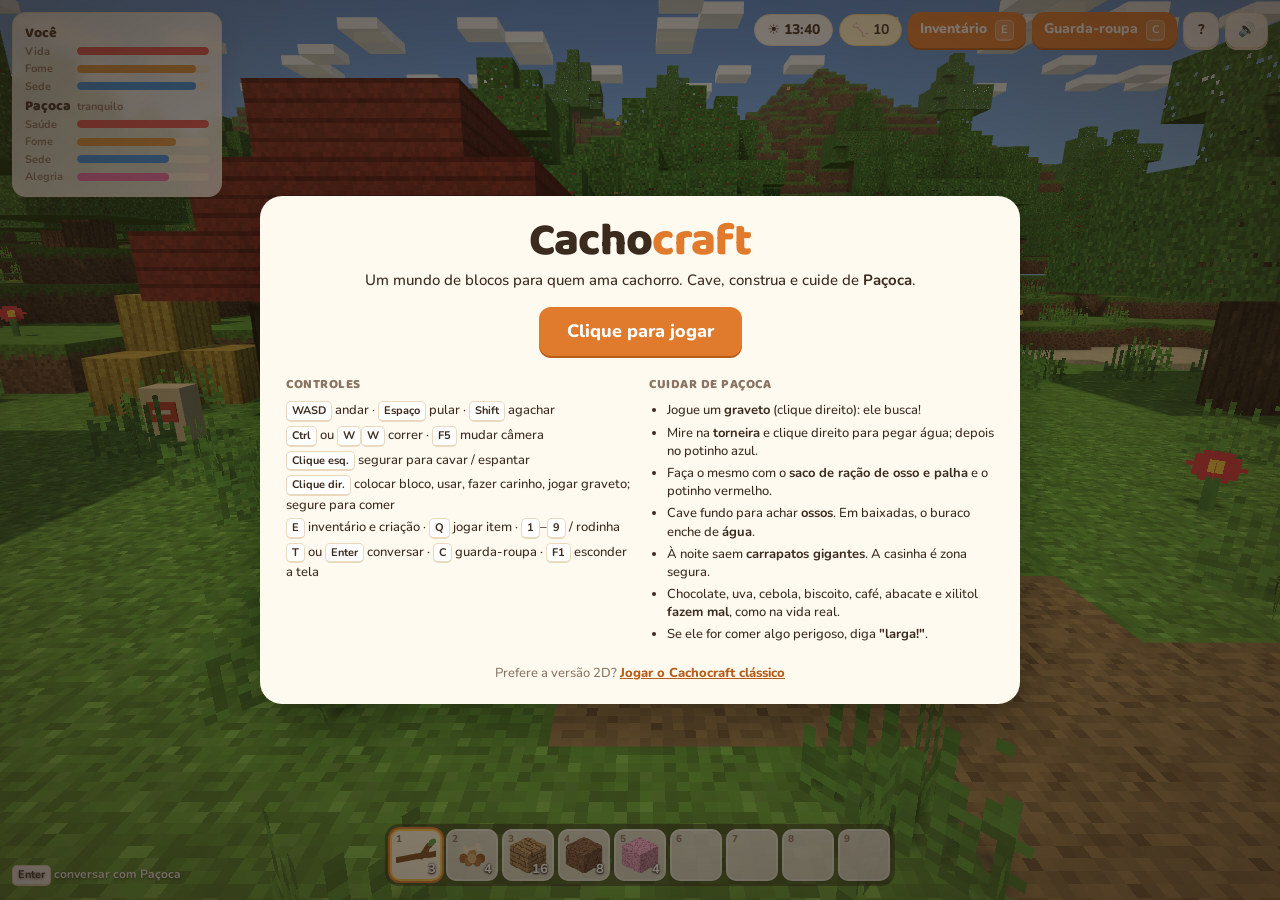
==== commit 1fc98034: "Câmera F5, controles no padrão de jogos de bloco, água e ossos ao cavar - F5 alterna primeira pessoa" ====
--- a/index.html
+++ b/index.html
@@ -30,7 +30,7 @@
     <div id="topRight">
       <div class="pill" id="clock" title="Hora do dia">☀️ dia</div>
       <div class="pill coins" title="Ossinhos (moeda do jogo)">🦴 <b id="coins">0</b></div>
-      <button class="btn" id="btnInv">Inventário <kbd>I</kbd></button>
+      <button class="btn" id="btnInv">Inventário <kbd>E</kbd></button>
       <button class="btn" id="btnWardrobe">Guarda-roupa <kbd>C</kbd></button>
       <button class="btn ghost" id="btnHelp" title="Como jogar">?</button>
       <button class="btn ghost" id="btnMute">🔊</button>
@@ -76,21 +76,29 @@
       <div class="help-grid">
         <div>
           <h3>Controles</h3>
-          <ul class="keys">
-            <li><kbd>WASD</kbd> andar · <kbd>Shift</kbd> correr · <kbd>Espaço</kbd> pular</li>
-            <li><kbd>Mouse</kbd> olhar · <kbd>Clique esq.</kbd> segurar para cavar</li>
-            <li><kbd>Clique dir.</kbd> colocar bloco ou jogar item</li>
-            <li><kbd>E</kbd> usar / carinho · <kbd>R</kbd> comer · <kbd>Q</kbd> soltar</li>
-            <li><kbd>1</kbd>–<kbd>9</kbd> / rodinha · trocar item</li>
-            <li><kbd>I</kbd> inventário e criação · <kbd>C</kbd> guarda-roupa · <kbd>Enter</kbd> conversar</li>
+          <ul class="keys desk-only">
+            <li><kbd>WASD</kbd> andar · <kbd>Espaço</kbd> pular · <kbd>Shift</kbd> agachar</li>
+            <li><kbd>Ctrl</kbd> ou <kbd>W</kbd><kbd>W</kbd> correr · <kbd>F5</kbd> mudar câmera</li>
+            <li><kbd>Clique esq.</kbd> segurar para cavar / espantar</li>
+            <li><kbd>Clique dir.</kbd> colocar bloco, usar, fazer carinho, jogar graveto; segure para comer</li>
+            <li><kbd>E</kbd> inventário e criação · <kbd>Q</kbd> jogar item · <kbd>1</kbd>–<kbd>9</kbd> / rodinha</li>
+            <li><kbd>T</kbd> ou <kbd>Enter</kbd> conversar · <kbd>C</kbd> guarda-roupa · <kbd>F1</kbd> esconder a tela</li>
+          </ul>
+          <ul class="keys touch-only">
+            <li>Arraste no lado esquerdo para andar (empurre tudo para correr)</li>
+            <li>Arraste no lado direito para olhar</li>
+            <li>Toque rápido para usar/colocar · segure para cavar</li>
+            <li>Botões: pular, agachar, comer, jogar, inventário, chat e câmera</li>
           </ul>
         </div>
         <div>
           <h3>Cuidar de <span data-dogname>Paçoca</span></h3>
           <ul>
             <li>Jogue um <b>graveto</b> (clique direito): ele busca!</li>
-            <li>Pegue a jarra na <b>torneira</b> e encha o potinho azul.</li>
-            <li>Pegue <b>ração de osso e palha</b> no saco e encha o potinho vermelho.</li>
+            <li>Mire na <b>torneira</b> e clique direito para pegar água; depois no potinho azul.</li>
+            <li>Faça o mesmo com o <b>saco de ração de osso e palha</b> e o potinho vermelho.</li>
+            <li>Cave fundo para achar <b>ossos</b>. Em baixadas, o buraco enche de <b>água</b>.</li>
+            <li>À noite saem <b>carrapatos gigantes</b>. A casinha é zona segura.</li>
             <li>Chocolate, uva, cebola, biscoito, café, abacate e xilitol <b>fazem mal</b>, como na vida real.</li>
             <li>Se ele for comer algo perigoso, diga <b>"larga!"</b>.</li>
           </ul>
@@ -136,11 +144,26 @@
           <label class="rename"><span id="nameLabel">Seu nome</span><input id="nameInput" maxlength="14"></label>
         </div>
         <div class="options">
-          <h3>Pelagem</h3><div class="grid" data-kind="coat"></div>
-          <h3>Coleira</h3><div class="grid" data-kind="collar"></div>
-          <h3>Acessório</h3><div class="grid" data-kind="acc"></div>
+          <section data-sec="body"><h3>Forma</h3><div class="grid" data-kind="body"></div></section>
+          <section data-sec="human"><h3>Visual</h3><div class="grid" data-kind="human"></div></section>
+          <section data-sec="coat"><h3>Pelagem</h3><div class="grid" data-kind="coat"></div></section>
+          <section data-sec="collar"><h3>Coleira</h3><div class="grid" data-kind="collar"></div></section>
+          <section data-sec="acc"><h3>Acessório</h3><div class="grid" data-kind="acc"></div></section>
         </div>
       </div>
+    </div>
+  </div>
+
+  <div id="touch">
+    <div id="tStick"><div id="tKnob"></div></div>
+    <div class="tbtns">
+      <button id="tCam">📷</button>
+      <button id="tChat">💬</button>
+      <button id="tInv">🎒</button>
+      <button id="tThrow">🦴</button>
+      <button id="tEat">🍽️</button>
+      <button id="tSneak">⬇️</button>
+      <button id="tJump" class="big">⬆️</button>
     </div>
   </div>
 
--- a/css/style.css
+++ b/css/style.css
@@ -247,3 +247,21 @@
   .slot { width: 40px; height: 40px; }
   .slot canvas { width: 30px; height: 30px; }
 }
+
+/* sem HUD (F1) */
+body.nohud #hud > :not(#toasts) { display: none; }
+
+/* toque */
+#touch { display: none; }
+.touch-only { display: none; }
+body.touch .touch-only { display: block; }
+body.touch .desk-only { display: none; }
+body.touch #touch { display: block; position: fixed; inset: 0; pointer-events: none; z-index: 2; }
+#tStick { display: none; position: absolute; left: 0; top: 0; width: 120px; height: 120px; border-radius: 50%; background: rgba(255,255,255,.18); border: 2px solid rgba(255,255,255,.4); }
+#tKnob { position: absolute; left: 35px; top: 35px; width: 50px; height: 50px; border-radius: 50%; background: rgba(255,255,255,.55); }
+.tbtns { position: absolute; right: 12px; bottom: 90px; display: grid; grid-template-columns: repeat(2, 52px); gap: 8px; pointer-events: auto; }
+.tbtns button { width: 52px; height: 52px; border-radius: 50%; border: 2px solid rgba(255,255,255,.5); background: rgba(30,22,16,.45); font-size: 22px; touch-action: none; }
+.tbtns button.big { grid-column: span 2; width: 100%; border-radius: 26px; }
+.tbtns button.on { background: rgba(224,123,46,.75); }
+body.touch #chatHint { display: none; }
+body.touch #crosshair { opacity: .7; }
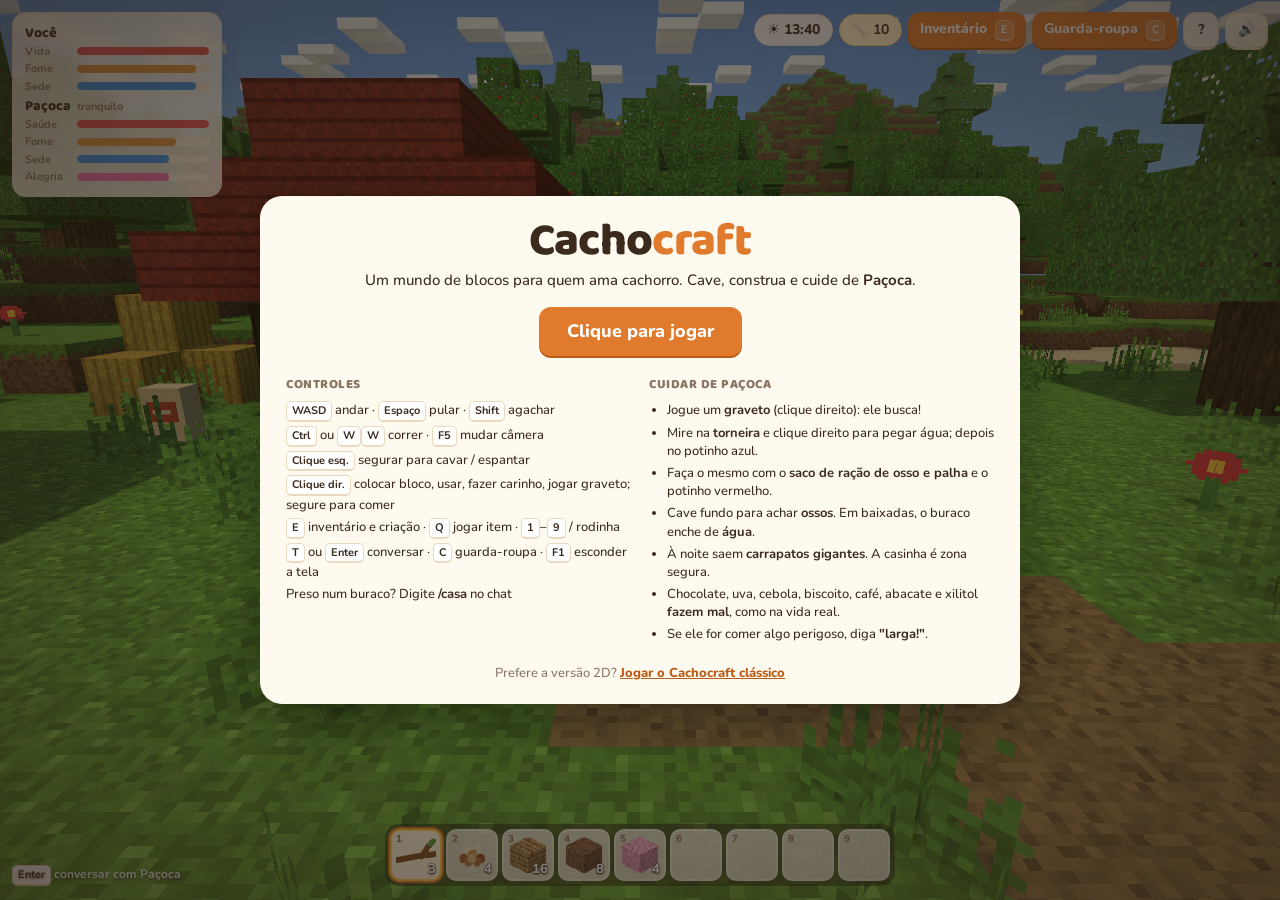
==== commit aa8ec57f: "Permite sair de buracos: nadar contra a parede impulsiona para cima e /casa - Na água, Espaço encost" ====
--- a/index.html
+++ b/index.html
@@ -83,6 +83,7 @@
             <li><kbd>Clique dir.</kbd> colocar bloco, usar, fazer carinho, jogar graveto; segure para comer</li>
             <li><kbd>E</kbd> inventário e criação · <kbd>Q</kbd> jogar item · <kbd>1</kbd>–<kbd>9</kbd> / rodinha</li>
             <li><kbd>T</kbd> ou <kbd>Enter</kbd> conversar · <kbd>C</kbd> guarda-roupa · <kbd>F1</kbd> esconder a tela</li>
+            <li>Preso num buraco? Digite <b>/casa</b> no chat</li>
           </ul>
           <ul class="keys touch-only">
             <li>Arraste no lado esquerdo para andar (empurre tudo para correr)</li>
